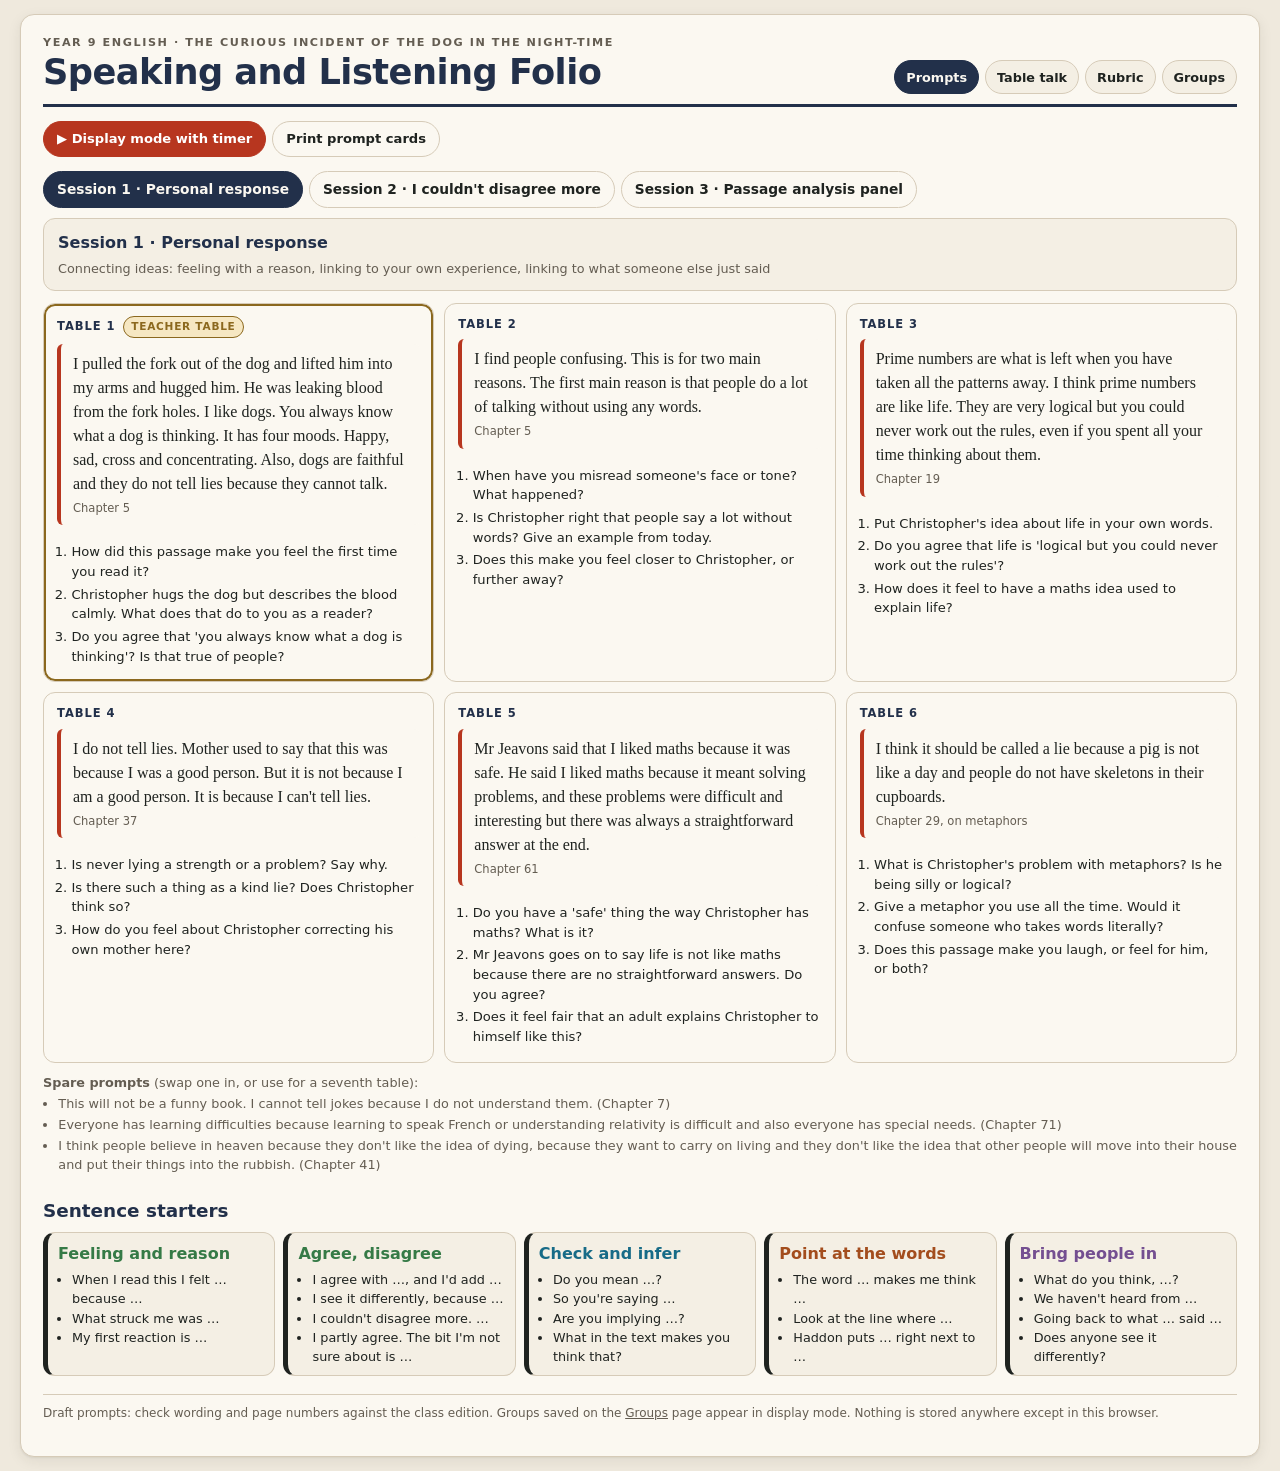
==== curious-incident/index.html @ 827a80a4 "Rebuild talk page as interactive click-through; cut self-explanation; extend continuum - wagoll.html" ====
<!doctype html>
<html lang="en">
<head>
<meta charset="utf-8">
<meta name="viewport" content="width=device-width,initial-scale=1">
<meta name="description" content="Prompts, timer and rotation display for the Year 9 Curious Incident speaking and listening folio.">
<title>Curious Incident · Speaking Folio</title>
<link rel="stylesheet" href="folio.css">
<style>
.steps{counter-reset:s;display:grid;gap:8px;grid-template-columns:repeat(5,1fr)}
.steps div{counter-increment:s;border:1px solid var(--line);border-radius:10px;background:var(--band);padding:9px 10px;font-size:.8rem;line-height:1.4}
.steps div::before{content:counter(s);display:inline-flex;width:22px;height:22px;border-radius:50%;background:var(--deep);color:var(--on-deep);
  font-weight:800;font-size:.75rem;align-items:center;justify-content:center;margin-bottom:4px}
@media (max-width:900px){.steps{grid-template-columns:repeat(2,1fr)}}
@media (max-width:520px){.steps{grid-template-columns:1fr}}

.sess-tabs{display:flex;flex-wrap:wrap;gap:6px;margin:14px 0 10px}
.sess-tabs button{font-size:.86rem}
.sess-head{display:grid;grid-template-columns:1fr;gap:12px;margin-bottom:12px}
@media (max-width:760px){.sess-head{grid-template-columns:1fr}}
.sess-head .card h3{color:var(--deep)}
.sess-head ol{margin:0;padding-left:1.2em;font-size:.86rem} .sess-head ol li{margin:3px 0}
.write{border-left:4px solid var(--listen)}
.pre{border-left:4px solid var(--gold);font-size:.84rem}

.stations{display:grid;grid-template-columns:repeat(3,1fr);gap:10px}
@media (max-width:900px){.stations{grid-template-columns:repeat(2,1fr)}}
@media (max-width:600px){.stations{grid-template-columns:1fr}}
.station{border:1px solid var(--line);border-radius:var(--radius);background:var(--paper);padding:12px 13px;display:flex;flex-direction:column;gap:6px}
.station.teacher{box-shadow:inset 0 0 0 2px var(--gold)}
.station .num{display:flex;align-items:center;gap:8px;font-size:.72rem;font-weight:800;letter-spacing:.08em;text-transform:uppercase;color:var(--deep)}
.station .talk{font-size:.82rem;margin:0;padding-left:1.1em} .station .talk li{margin:3px 0}
.spare{margin-top:10px;font-size:.8rem;color:var(--muted)} .spare li{margin:2px 0}

@page{size:A4 portrait;margin:12mm}
@media print{
  .sess-tabs,.tools,.spare,.sess-head{display:none!important}
  .stations{display:block}
  .station{break-inside:avoid;min-height:120mm;margin-bottom:8mm;border:1.5px solid #22304a;border-radius:0;padding:10mm}
  .station blockquote{font-size:15pt} .station .talk{font-size:12pt} .station .num{font-size:11pt}
}
.starters{display:grid;grid-template-columns:repeat(5,1fr);gap:8px}
@media (max-width:1000px){.starters{grid-template-columns:repeat(3,1fr)}}
@media (max-width:600px){.starters{grid-template-columns:1fr}}
.starters .card{border-left:5px solid;padding:9px 10px}
.starters .card ul{margin:4px 0 0;padding-left:1.1em;font-size:.8rem}
.st-listen{border-left-color:var(--listen)} .st-listen h3{color:var(--listen)}
.st-respond{border-left-color:var(--respond)} .st-respond h3{color:var(--respond)}
.st-text{border-left-color:var(--text)} .st-text h3{color:var(--text)}
.st-invite{border-left-color:var(--invite)} .st-invite h3{color:var(--invite)}

/* ---------- display mode (projector) ---------- */
#display{position:fixed;inset:0;background:var(--deep);color:var(--on-deep);z-index:50;display:none;flex-direction:column;padding:16px 20px;overflow:auto}
#display.on{display:flex}
#display .top{display:flex;flex-wrap:wrap;gap:10px 18px;align-items:center;margin-bottom:10px}
#display .top h2{color:var(--on-deep);margin:0;font-size:1.3rem}
#display .phase{font-size:1.05rem;font-weight:800;letter-spacing:.06em;text-transform:uppercase;padding:4px 12px;border-radius:999px;background:rgba(255,255,255,.14)}
#display .phase.write{background:var(--listen)}
#display .clock{font-variant-numeric:tabular-nums;font-size:clamp(2rem,6vw,3.4rem);font-weight:800;line-height:1;margin-left:auto}
#display .clock.low{color:#ffd27a}
#display .tools button{background:rgba(255,255,255,.1);color:var(--on-deep);border-color:rgba(255,255,255,.35)}
#display .tools button[aria-pressed="true"]{background:var(--on-deep);color:var(--deep)}
#display .dgrid{display:grid;grid-template-columns:repeat(3,1fr);gap:12px;flex:1}
@media (max-width:900px){#display .dgrid{grid-template-columns:repeat(2,1fr)}}
#display .dst{background:rgba(255,255,255,.08);border:1px solid rgba(255,255,255,.2);border-radius:12px;padding:12px 14px;display:flex;flex-direction:column;gap:6px}
#display .dst.teacher{border-color:var(--gold);box-shadow:inset 0 0 0 2px var(--gold)}
#display .dst .num{font-size:.75rem;font-weight:800;letter-spacing:.1em;text-transform:uppercase;opacity:.8;display:flex;gap:8px;align-items:center}
#display .dst .who{font-size:.85rem;font-weight:700;color:#ffd27a}
#display .dst blockquote{background:rgba(255,255,255,.06);border-left-color:#ffd27a;color:var(--on-deep);font-size:clamp(.9rem,1.5vw,1.15rem)}
#display .dst blockquote .src{color:rgba(255,255,255,.7)}
#display .dst .talk{font-size:clamp(.78rem,1.2vw,.95rem);padding-left:1.1em;margin:0;opacity:.95}
#display .writeq{background:var(--listen);color:#fff;border-radius:12px;padding:12px 16px;font-size:clamp(1rem,2vw,1.4rem);font-weight:700;display:none;margin-bottom:12px}
#display.phase-write .writeq{display:block}
#display .mins{display:inline-flex;align-items:center;gap:4px;font-size:.8rem}
#display .mins input{width:46px;font:inherit;padding:3px 5px;border-radius:6px;border:1px solid rgba(255,255,255,.4);background:transparent;color:inherit}
</style>
</head>
<body>
<div class="sheet">

<header class="mast">
  <div>
    <div class="kicker">Year 9 English · The Curious Incident of the Dog in the Night-Time</div>
    <h1>Speaking and Listening Folio</h1>
  </div>
  <nav class="site" aria-label="Folio pages">
    <a href="index.html" aria-current="page">Prompts</a>
    <a href="wagoll.html">Table talk</a>
    <a href="rubric.html">Rubric</a>
    <a href="groups.html">Groups</a>
  </nav>
</header>

<div class="tools" style="margin-top:4px">
  <button class="primary" id="openDisplay">▶ Display mode with timer</button>
  <button id="printCards">Print prompt cards</button>
</div>

<div class="sess-tabs" id="tabs" role="tablist"></div>
<section id="session"></section>

<h2 class="noprint">Sentence starters</h2>
<div class="starters noprint" id="starters"></div>

<p class="foot">Draft prompts: check wording and page numbers against the class edition. Groups saved on the <a href="groups.html">Groups</a> page appear in display mode. Nothing is stored anywhere except in this browser.</p>
</div>

<!-- ---------- display mode ---------- -->
<div id="display" aria-hidden="true">
  <div class="top">
    <h2 id="dTitle"></h2>
    <span class="phase" id="dPhase">Rotation 1 of 6 · Talk</span>
    <div class="clock" id="dClock">5:00</div>
  </div>
  <div class="tools">
    <button id="dStart" class="primary">Start</button>
    <button id="dPause">Pause</button>
    <button id="dSkip">Skip to next phase</button>
    <button id="dPrev">◀ Rotation</button>
    <button id="dNext">Rotation ▶</button>
    <span class="mins">Talk <input id="dTalk" type="number" min="1" max="15" value="5"> min</span>
    <span class="mins">Write <input id="dWrite" type="number" min="1" max="10" value="2"> min</span>
    <button id="dSound" aria-pressed="true">Sound</button>
    <span class="sp"></span>
    <button id="dClose">Close</button>
  </div>
  <div class="writeq" id="dWriteQ"></div>
  <div class="dgrid" id="dGrid"></div>
</div>

<script src="prompts.js"></script>
<script>
const $ = s => document.querySelector(s);
const esc = s => String(s).replace(/&/g,"&amp;").replace(/</g,"&lt;").replace(/>/g,"&gt;");
let cur = 0;

/* sentence starters */
document.getElementById("starters").innerHTML = FOLIO.starters.map(g=>`
  <div class="card st-${g.key}"><h3>${esc(g.name)}</h3><ul>${g.items.map(i=>`<li>${esc(i)}</li>`).join("")}</ul></div>`).join("");

/* session tabs */
const tabs = document.getElementById("tabs");
tabs.innerHTML = FOLIO.sessions.map((s,i)=>`<button role="tab" data-i="${i}" aria-pressed="${i===cur}">Session ${s.n} · ${esc(s.title)}</button>`).join("");
tabs.querySelectorAll("button").forEach(b=>b.onclick=()=>{cur=+b.dataset.i; renderSession();});

function stationCard(st){
  return `<div class="station${st.teacher?" teacher":""}">
    <div class="num">Table ${st.n} ${st.teacher?'<span class="tag tag-teacher">Teacher table</span>':""}</div>
    <blockquote>${esc(st.quote)}${st.source?`<span class="src">${esc(st.source)}</span>`:""}</blockquote>
    <ol class="talk">${st.talk.map(t=>`<li>${esc(t)}</li>`).join("")}</ol>
  </div>`;
}

function renderSession(){
  const s = FOLIO.sessions[cur];
  tabs.querySelectorAll("button").forEach(b=>b.setAttribute("aria-pressed", +b.dataset.i===cur));
  $("#session").innerHTML = `
    <div class="sess-head">
      <div class="card">
        <h3>Session ${s.n} · ${esc(s.title)}</h3>
        <p class="small muted" style="margin:0">${esc(s.skill)}</p>
        ${s.panelQuestions?`<ol style="margin-top:8px">${s.panelQuestions.map(q=>`<li>${esc(q)}</li>`).join("")}</ol>`:""}
      </div>
    </div>
    <div class="stations">${s.stations.map(stationCard).join("")}</div>
    ${s.spare&&s.spare.length?`<div class="spare"><b>Spare prompts</b> (swap one in, or use for a seventh table):<ul class="tight">${
      s.spare.map(p=>`<li>${esc(p.quote)}${p.source?` <span class="muted">(${esc(p.source)})</span>`:""}</li>`).join("")}</ul></div>`:""}`;
}
renderSession();

/* ---------- display mode ---------- */
const D = {rot:1, phase:"talk", left:0, timer:null, running:false, sound:true};
const disp = document.getElementById("display");
const groupsFor = n => { try{ const g = JSON.parse(localStorage.getItem("ci_groups")||"null"); return g && g.sessions && g.sessions[n-1] || null; }catch(e){ return null; } };

function whoAt(table){
  const s = FOLIO.sessions[cur];
  const g = groupsFor(s.n); if(!g) return "";
  const groups = g.groups.filter(x=>x.length);
  const plan = FOLIO.rotation(groups.length, FOLIO.tables);
  const row = plan[D.rot-1] || [];
  const idx = row.indexOf(table);
  if(idx<0) return "";
  return `<div class="who">Group ${idx+1}: ${esc(groups[idx].join(", "))}</div>`;
}
function renderDisplay(){
  const s = FOLIO.sessions[cur];
  $("#dTitle").textContent = `Session ${s.n} · ${s.title}`;
  $("#dPhase").textContent = `Rotation ${D.rot} of ${FOLIO.tables} · ${D.phase==="talk"?"Talk":"Write"}`;
  $("#dPhase").classList.toggle("write", D.phase==="write");
  disp.classList.toggle("phase-write", D.phase==="write");
  $("#dWriteQ").textContent = "Write";
  $("#dGrid").innerHTML = s.stations.map(st=>`<div class="dst${st.teacher?" teacher":""}">
      <div class="num">Table ${st.n} ${st.teacher?'<span class="tag tag-teacher">Teacher table</span>':""}</div>
      ${whoAt(st.n)}
      <blockquote>${esc(st.quote)}${st.source?`<span class="src">${esc(st.source)}</span>`:""}</blockquote>
      <ol class="talk">${st.talk.map(t=>`<li>${esc(t)}</li>`).join("")}</ol></div>`).join("");
  drawClock();
}
const mins = () => D.phase==="talk" ? +$("#dTalk").value||5 : +$("#dWrite").value||2;
function drawClock(){
  const m = Math.floor(D.left/60), s = D.left%60;
  $("#dClock").textContent = `${m}:${String(s).padStart(2,"0")}`;
  $("#dClock").classList.toggle("low", D.left<=30);
  $("#dStart").textContent = D.running ? "Running" : (D.left===mins()*60 ? "Start" : "Resume");
}
function beep(n=1){
  if(!D.sound) return;
  try{
    const ac = new (window.AudioContext||window.webkitAudioContext)();
    for(let i=0;i<n;i++){
      const o = ac.createOscillator(), g = ac.createGain();
      o.connect(g); g.connect(ac.destination); o.frequency.value = 880;
      const t = ac.currentTime + i*0.35;
      g.gain.setValueAtTime(0.0001,t); g.gain.exponentialRampToValueAtTime(0.4,t+0.02); g.gain.exponentialRampToValueAtTime(0.0001,t+0.3);
      o.start(t); o.stop(t+0.32);
    }
  }catch(e){}
}
function resetPhase(){ D.left = mins()*60; drawClock(); }
function tick(){
  if(D.left>0){ D.left--; drawClock(); if(D.left===0){ beep(D.phase==="talk"?1:2); nextPhase(); } }
}
function start(){ if(D.running) return; D.running=true; D.timer=setInterval(tick,1000); drawClock(); }
function pause(){ D.running=false; clearInterval(D.timer); drawClock(); }
function nextPhase(){
  pause();
  if(D.phase==="talk"){ D.phase="write"; }
  else { D.phase="talk"; if(D.rot<FOLIO.tables) D.rot++; else { renderDisplay(); return; } }
  resetPhase(); renderDisplay(); start();
}
$("#openDisplay").onclick = ()=>{ D.rot=1; D.phase="talk"; pause(); resetPhase(); renderDisplay(); disp.classList.add("on"); disp.setAttribute("aria-hidden","false"); document.documentElement.requestFullscreen && document.documentElement.requestFullscreen().catch(()=>{}); };
$("#dClose").onclick = ()=>{ pause(); disp.classList.remove("on"); disp.setAttribute("aria-hidden","true"); document.fullscreenElement && document.exitFullscreen().catch(()=>{}); };
$("#dStart").onclick = start;
$("#dPause").onclick = pause;
$("#dSkip").onclick = ()=>{ nextPhase(); };
$("#dNext").onclick = ()=>{ pause(); if(D.rot<FOLIO.tables) D.rot++; D.phase="talk"; resetPhase(); renderDisplay(); };
$("#dPrev").onclick = ()=>{ pause(); if(D.rot>1) D.rot--; D.phase="talk"; resetPhase(); renderDisplay(); };
$("#dTalk").onchange = $("#dWrite").onchange = ()=>{ if(!D.running) resetPhase(); };
$("#printCards").onclick = ()=>window.print();
$("#dSound").onclick = e=>{ D.sound=!D.sound; e.currentTarget.setAttribute("aria-pressed",String(D.sound)); };
document.addEventListener("keydown", e=>{ if(!disp.classList.contains("on")) return; if(e.key==="Escape") $("#dClose").click(); if(e.key===" "){ e.preventDefault(); D.running?pause():start(); } });
</script>
</body>
</html>
---- curious-incident/folio.css ----
/* Shared look for the Curious Incident speaking folio pages.
   Colour is a taxonomy: each of the four discussion moves owns one colour,
   used identically on the WAGOLL wall, the sentence starters and the rubric. */
:root{
  --paper:#fbf8f1; --bg:#efe9dd; --ink:#1f2320; --muted:#645d52; --line:#d6cbb8;
  --deep:#22304a; --on-deep:#fbf8f1; --band:#f4efe4; --accent:#b7361f; --accent-soft:#f6ddd6;
  --gold:#8b681e; --gold-soft:#f6e7c2;
  --shadow:0 1px 2px rgba(40,33,20,.06),0 4px 14px rgba(40,33,20,.08);
  --listen:#176b87; --listen-soft:#d8edf4;
  --respond:#357a46; --respond-soft:#dff0df;
  --text:#a34d1d; --text-soft:#f7e3d4;
  --invite:#744f91; --invite-soft:#eadff2;
  --voice:#53666b; --voice-soft:#e2eaeb;
  --radius:12px;
}
@media (prefers-color-scheme:dark){
  :root:not([data-theme="light"]){
    --paper:#1b1e1c; --bg:#111312; --ink:#eae5db; --muted:#a49a8b; --line:#3a4038;
    --deep:#cfd9e8; --on-deep:#111312; --band:#232725; --accent:#e8705a; --accent-soft:#3a1f19;
    --gold:#e0b64c; --gold-soft:#3a2f10;
    --shadow:0 1px 2px rgba(0,0,0,.5);
    --listen:#6fc0da; --listen-soft:#12303a;
    --respond:#74c288; --respond-soft:#15301d;
    --text:#e89a63; --text-soft:#3a2417;
    --invite:#bda0d8; --invite-soft:#2b1f3a;
    --voice:#a3b6bb; --voice-soft:#232c2e;
  }
}
:root[data-theme="dark"]{
  --paper:#1b1e1c; --bg:#111312; --ink:#eae5db; --muted:#a49a8b; --line:#3a4038;
  --deep:#cfd9e8; --on-deep:#111312; --band:#232725; --accent:#e8705a; --accent-soft:#3a1f19;
  --gold:#e0b64c; --gold-soft:#3a2f10;
  --shadow:0 1px 2px rgba(0,0,0,.5);
  --listen:#6fc0da; --listen-soft:#12303a;
  --respond:#74c288; --respond-soft:#15301d;
  --text:#e89a63; --text-soft:#3a2417;
  --invite:#bda0d8; --invite-soft:#2b1f3a;
  --voice:#a3b6bb; --voice-soft:#232c2e;
}

*{box-sizing:border-box;margin:0}
html{-webkit-text-size-adjust:100%}
body{background:var(--bg);color:var(--ink);line-height:1.5;
     font-family:system-ui,-apple-system,"Segoe UI",Roboto,Arial,sans-serif}
.sheet{max-width:1240px;margin:14px auto;background:var(--paper);border:1px solid var(--line);
       border-radius:14px;box-shadow:var(--shadow);padding:20px 22px 26px}
@media (max-width:620px){.sheet{margin:0;border:0;border-radius:0;padding:14px}}

/* masthead + nav */
.mast{border-bottom:3px solid var(--deep);padding-bottom:10px;margin-bottom:14px;
      display:flex;flex-wrap:wrap;gap:8px 18px;align-items:flex-end;justify-content:space-between}
.kicker{text-transform:uppercase;letter-spacing:.14em;font-size:.7rem;font-weight:800;color:var(--muted)}
.mast h1{font-size:clamp(1.4rem,3vw,2.2rem);line-height:1.05;color:var(--deep);margin:.15rem 0 .2rem;letter-spacing:-.015em}
.mast .read{font-size:.84rem;color:var(--muted);max-width:60ch}
.mast .read b{color:var(--ink)}
nav.site{display:flex;flex-wrap:wrap;gap:6px}
nav.site a{font-size:.8rem;font-weight:700;padding:6px 11px;border-radius:999px;border:1px solid var(--line);
           color:var(--ink);text-decoration:none;background:var(--band);min-height:34px;display:inline-flex;align-items:center}
nav.site a[aria-current="page"]{background:var(--deep);color:var(--on-deep);border-color:var(--deep)}
nav.site a:hover{border-color:var(--deep)}

h2{font-size:1.15rem;color:var(--deep);margin:22px 0 8px}
h3{font-size:1rem;margin:0 0 4px}
p{margin:0 0 .5rem}
.muted{color:var(--muted)}
.small{font-size:.8rem}

/* buttons */
button,.btn{font:inherit;font-size:.82rem;font-weight:600;padding:7px 13px;border-radius:999px;
            border:1px solid var(--line);background:var(--paper);color:var(--ink);cursor:pointer;
            display:inline-flex;align-items:center;gap:6px;min-height:36px;text-decoration:none}
button:hover,.btn:hover{border-color:var(--deep)}
button[aria-pressed="true"]{background:var(--deep);color:var(--on-deep);border-color:var(--deep)}
button.primary,.btn.primary{background:var(--accent);color:#fff;border-color:var(--accent)}
button:disabled{opacity:.45;cursor:default}
.tools{display:flex;flex-wrap:wrap;gap:6px;align-items:center;margin:8px 0 12px}
.tools .sp{flex:1}

/* the four discussion moves */
.m{font-weight:600;text-decoration-line:underline;text-underline-offset:2.5px;text-decoration-thickness:1.3px}
.m-listen{color:var(--listen);text-decoration-color:var(--listen);text-decoration-style:solid}
.m-respond{color:var(--respond);text-decoration-color:var(--respond);text-decoration-style:dashed}
.m-text{color:var(--text);text-decoration-color:var(--text);text-decoration-style:dotted}
.m-invite{color:var(--invite);text-decoration-color:var(--invite);text-decoration-style:double}
.m-voice{color:var(--voice);font-style:italic;font-weight:500;text-decoration:none}
.tag{display:inline-block;font-size:.66rem;font-weight:800;letter-spacing:.07em;text-transform:uppercase;
     padding:2px 7px;border-radius:999px;border:1px solid}
.tag-listen{color:var(--listen);border-color:var(--listen);background:var(--listen-soft)}
.tag-respond{color:var(--respond);border-color:var(--respond);background:var(--respond-soft)}
.tag-text{color:var(--text);border-color:var(--text);background:var(--text-soft)}
.tag-invite{color:var(--invite);border-color:var(--invite);background:var(--invite-soft)}
.tag-voice{color:var(--voice);border-color:var(--voice);background:var(--voice-soft)}
.tag-teacher{color:var(--gold);border-color:var(--gold);background:var(--gold-soft)}

/* cards */
.card{border:1px solid var(--line);border-radius:var(--radius);background:var(--band);padding:12px 14px}
.grid{display:grid;gap:10px}
.g3{grid-template-columns:repeat(3,1fr)} .g2{grid-template-columns:repeat(2,1fr)}
@media (max-width:900px){.g3{grid-template-columns:repeat(2,1fr)}}
@media (max-width:600px){.g3,.g2{grid-template-columns:1fr}}
blockquote{margin:0 0 8px;padding:8px 12px;border-left:4px solid var(--accent);background:var(--paper);
           border-radius:6px;font-family:Georgia,"Times New Roman",serif;font-size:1rem;line-height:1.5}
blockquote .src{display:block;font-family:system-ui,sans-serif;font-size:.72rem;color:var(--muted);margin-top:4px}
ul.tight{margin:0;padding-left:1.2em} ul.tight li{margin:2px 0}

.foot{margin-top:18px;padding-top:9px;border-top:1px solid var(--line);font-size:.75rem;color:var(--muted);line-height:1.5}
.foot a{color:inherit}

@media print{
  body{background:#fff}
  .sheet{max-width:none;margin:0;padding:0;border:0;box-shadow:none;background:#fff}
  nav.site,.noprint,.tools{display:none!important}
  *{-webkit-print-color-adjust:exact;print-color-adjust:exact}
}
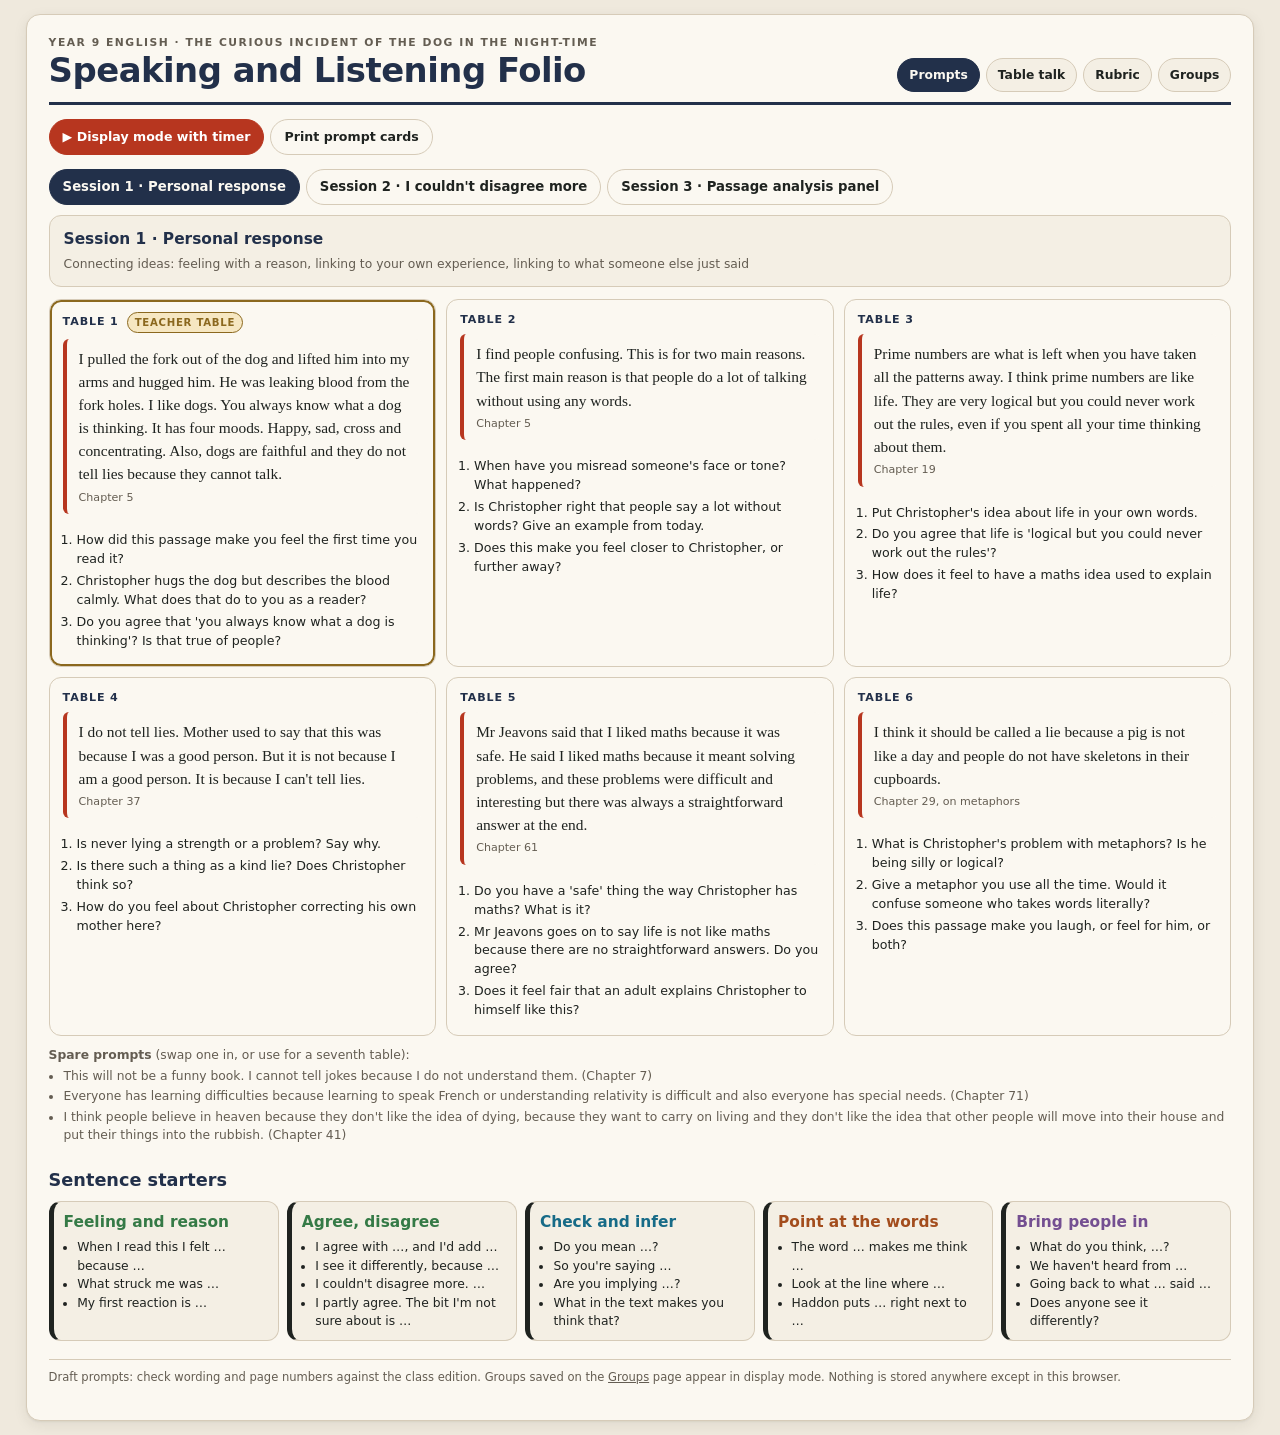
==== commit 9347acaa: "Table talk: rubric strips slide between levels; scale for TV; plainer talk Each rubric row now shows" ====
--- a/curious-incident/index.html
+++ b/curious-incident/index.html
@@ -5,8 +5,10 @@
 <meta name="viewport" content="width=device-width,initial-scale=1">
 <meta name="description" content="Prompts, timer and rotation display for the Year 9 Curious Incident speaking and listening folio.">
 <title>Curious Incident · Speaking Folio</title>
-<link rel="stylesheet" href="folio.css">
+<link rel="stylesheet" href="folio.css?v=3">
 <style>
+html{font-size:clamp(15px, .5vw + 9px, 24px)}
+.sheet{max-width:min(96vw,1900px)}
 .steps{counter-reset:s;display:grid;gap:8px;grid-template-columns:repeat(5,1fr)}
 .steps div{counter-increment:s;border:1px solid var(--line);border-radius:10px;background:var(--band);padding:9px 10px;font-size:.8rem;line-height:1.4}
 .steps div::before{content:counter(s);display:inline-flex;width:22px;height:22px;border-radius:50%;background:var(--deep);color:var(--on-deep);
@@ -128,7 +130,7 @@
   <div class="dgrid" id="dGrid"></div>
 </div>
 
-<script src="prompts.js"></script>
+<script src="prompts.js?v=3"></script>
 <script>
 const $ = s => document.querySelector(s);
 const esc = s => String(s).replace(/&/g,"&amp;").replace(/</g,"&lt;").replace(/>/g,"&gt;");
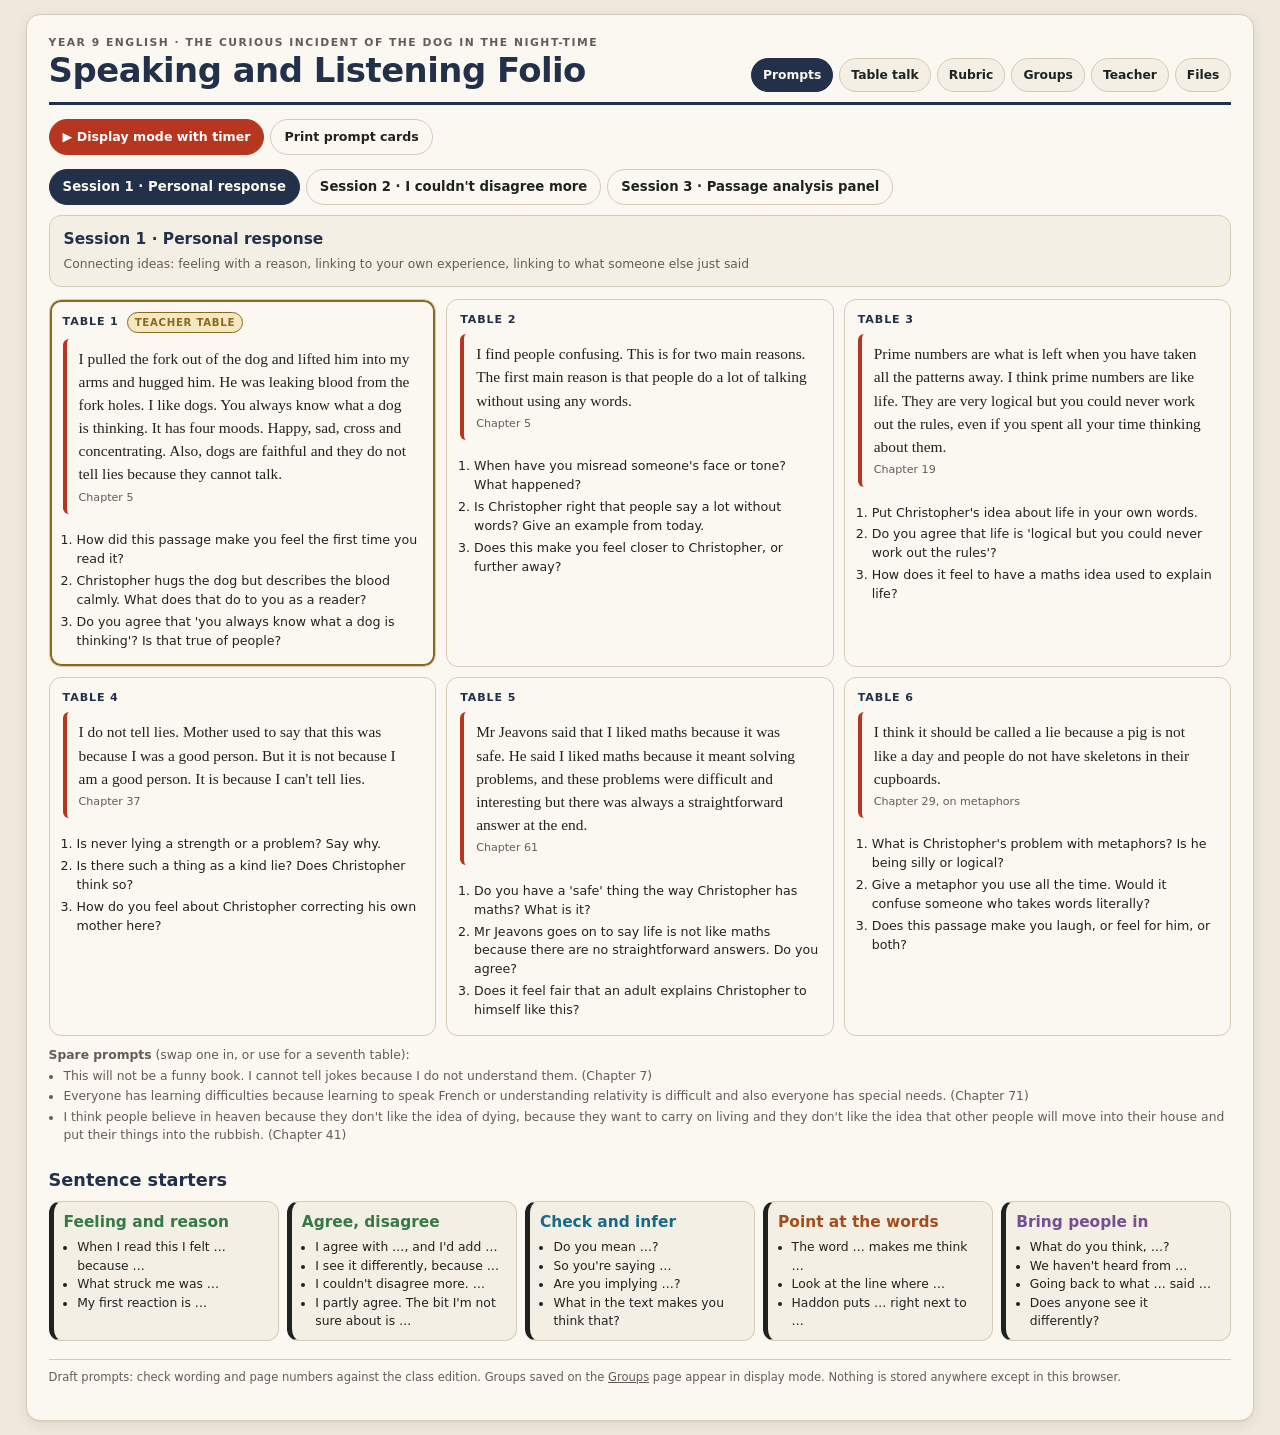
==== commit 018944ad: "Teacher notes, files page, deep links, Kew-style builders - teacher.html: how a session runs, the bo" ====
--- a/curious-incident/index.html
+++ b/curious-incident/index.html
@@ -90,6 +90,8 @@
     <a href="wagoll.html">Table talk</a>
     <a href="rubric.html">Rubric</a>
     <a href="groups.html">Groups</a>
+    <a href="teacher.html">Teacher</a>
+    <a href="resources.html">Files</a>
   </nav>
 </header>
 
@@ -134,7 +136,7 @@
 <script>
 const $ = s => document.querySelector(s);
 const esc = s => String(s).replace(/&/g,"&amp;").replace(/</g,"&lt;").replace(/>/g,"&gt;");
-let cur = 0;
+let cur = (()=>{ const m=(location.hash||"").match(/session-(\d)/); return m? Math.min(FOLIO.sessions.length,Math.max(1,+m[1]))-1 : 0; })();
 
 /* sentence starters */
 document.getElementById("starters").innerHTML = FOLIO.starters.map(g=>`
@@ -143,7 +145,9 @@
 /* session tabs */
 const tabs = document.getElementById("tabs");
 tabs.innerHTML = FOLIO.sessions.map((s,i)=>`<button role="tab" data-i="${i}" aria-pressed="${i===cur}">Session ${s.n} · ${esc(s.title)}</button>`).join("");
-tabs.querySelectorAll("button").forEach(b=>b.onclick=()=>{cur=+b.dataset.i; renderSession();});
+tabs.querySelectorAll("button").forEach(b=>b.onclick=()=>{cur=+b.dataset.i; history.replaceState(null,"","#session-"+(cur+1)); renderSession();});
+const fromHash=()=>{ const m=(location.hash||"").match(/session-(\d)/); if(m){ const i=Math.min(FOLIO.sessions.length,Math.max(1,+m[1]))-1; if(i!==cur){ cur=i; renderSession(); } } };
+window.addEventListener("hashchange",fromHash);
 
 function stationCard(st){
   return `<div class="station${st.teacher?" teacher":""}">
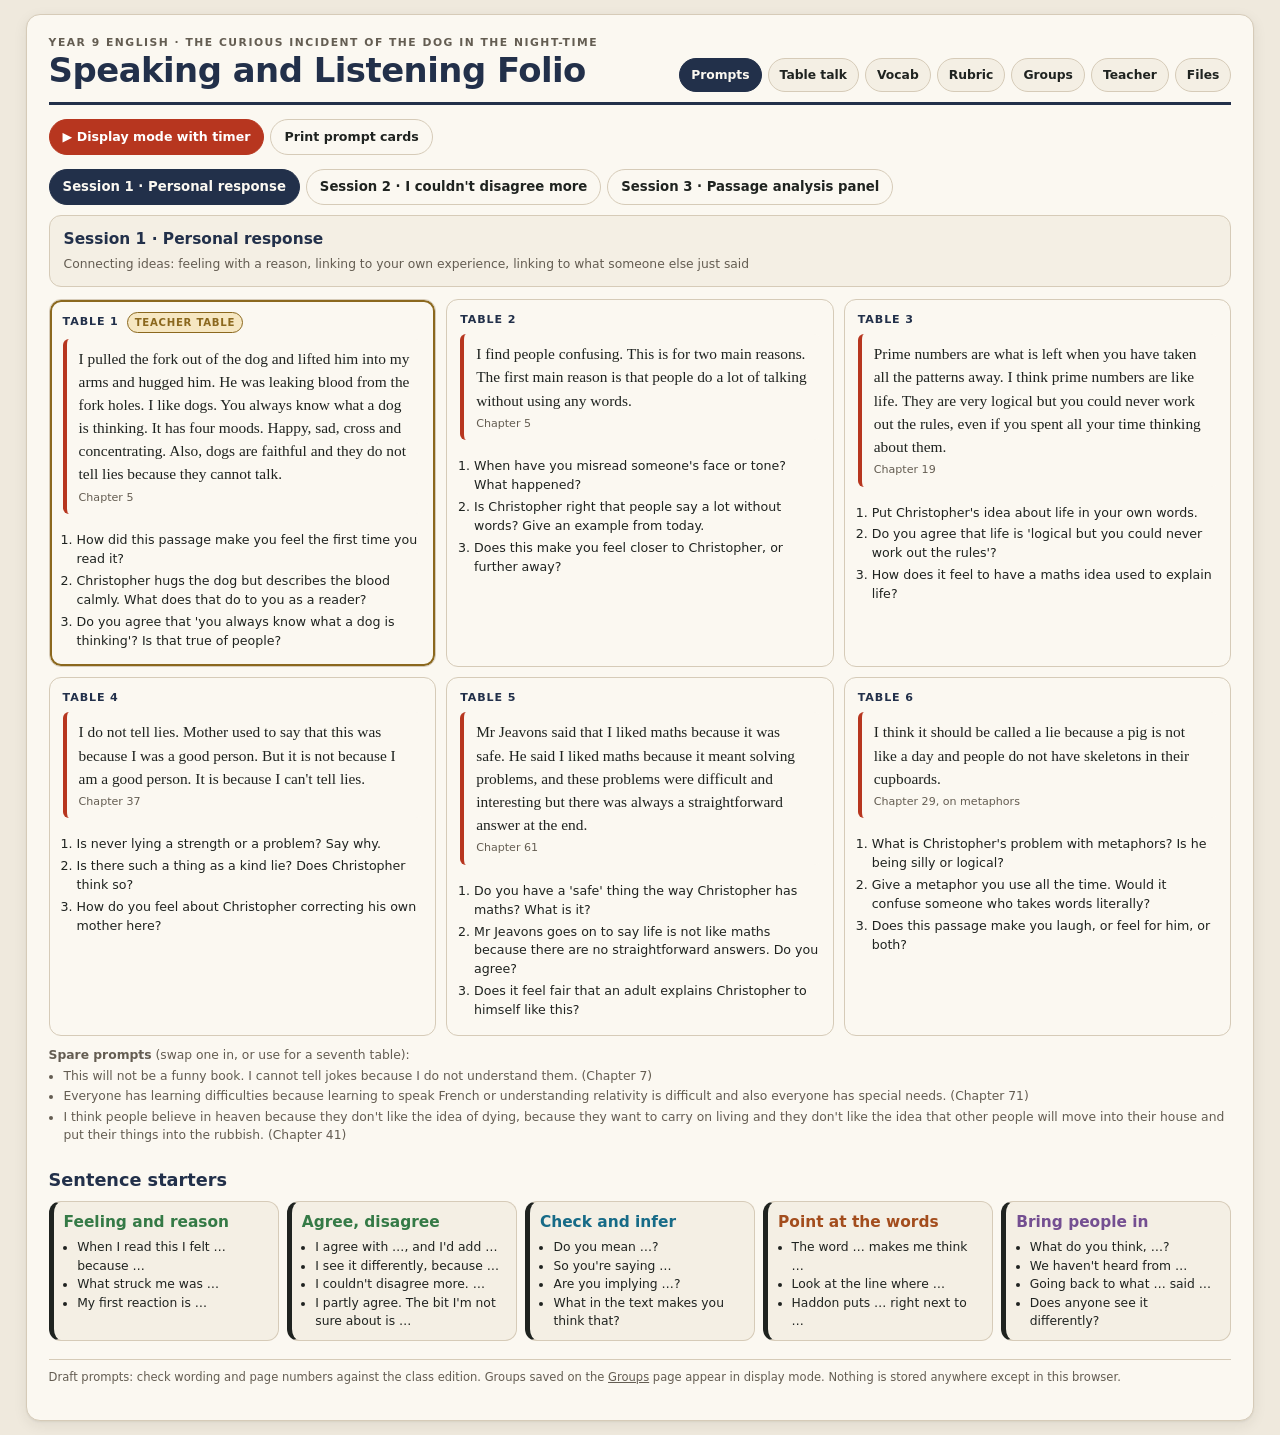
==== commit 222ab0f0: "Vocab trainer for the ten speaking words; nav and hub links Co-Authored-By: Claude Fable 5.1 <norepl" ====
--- a/curious-incident/index.html
+++ b/curious-incident/index.html
@@ -88,6 +88,7 @@
   <nav class="site" aria-label="Folio pages">
     <a href="index.html" aria-current="page">Prompts</a>
     <a href="wagoll.html">Table talk</a>
+    <a href="vocab.html">Vocab</a>
     <a href="rubric.html">Rubric</a>
     <a href="groups.html">Groups</a>
     <a href="teacher.html">Teacher</a>
@@ -122,7 +123,7 @@
     <button id="dSkip">Skip to next phase</button>
     <button id="dPrev">◀ Rotation</button>
     <button id="dNext">Rotation ▶</button>
-    <span class="mins">Talk <input id="dTalk" type="number" min="1" max="15" value="5"> min</span>
+    <span class="mins">Talk <input id="dTalk" type="number" min="1" max="15" value="4"> min</span>
     <span class="mins">Write <input id="dWrite" type="number" min="1" max="10" value="2"> min</span>
     <button id="dSound" aria-pressed="true">Sound</button>
     <span class="sp"></span>
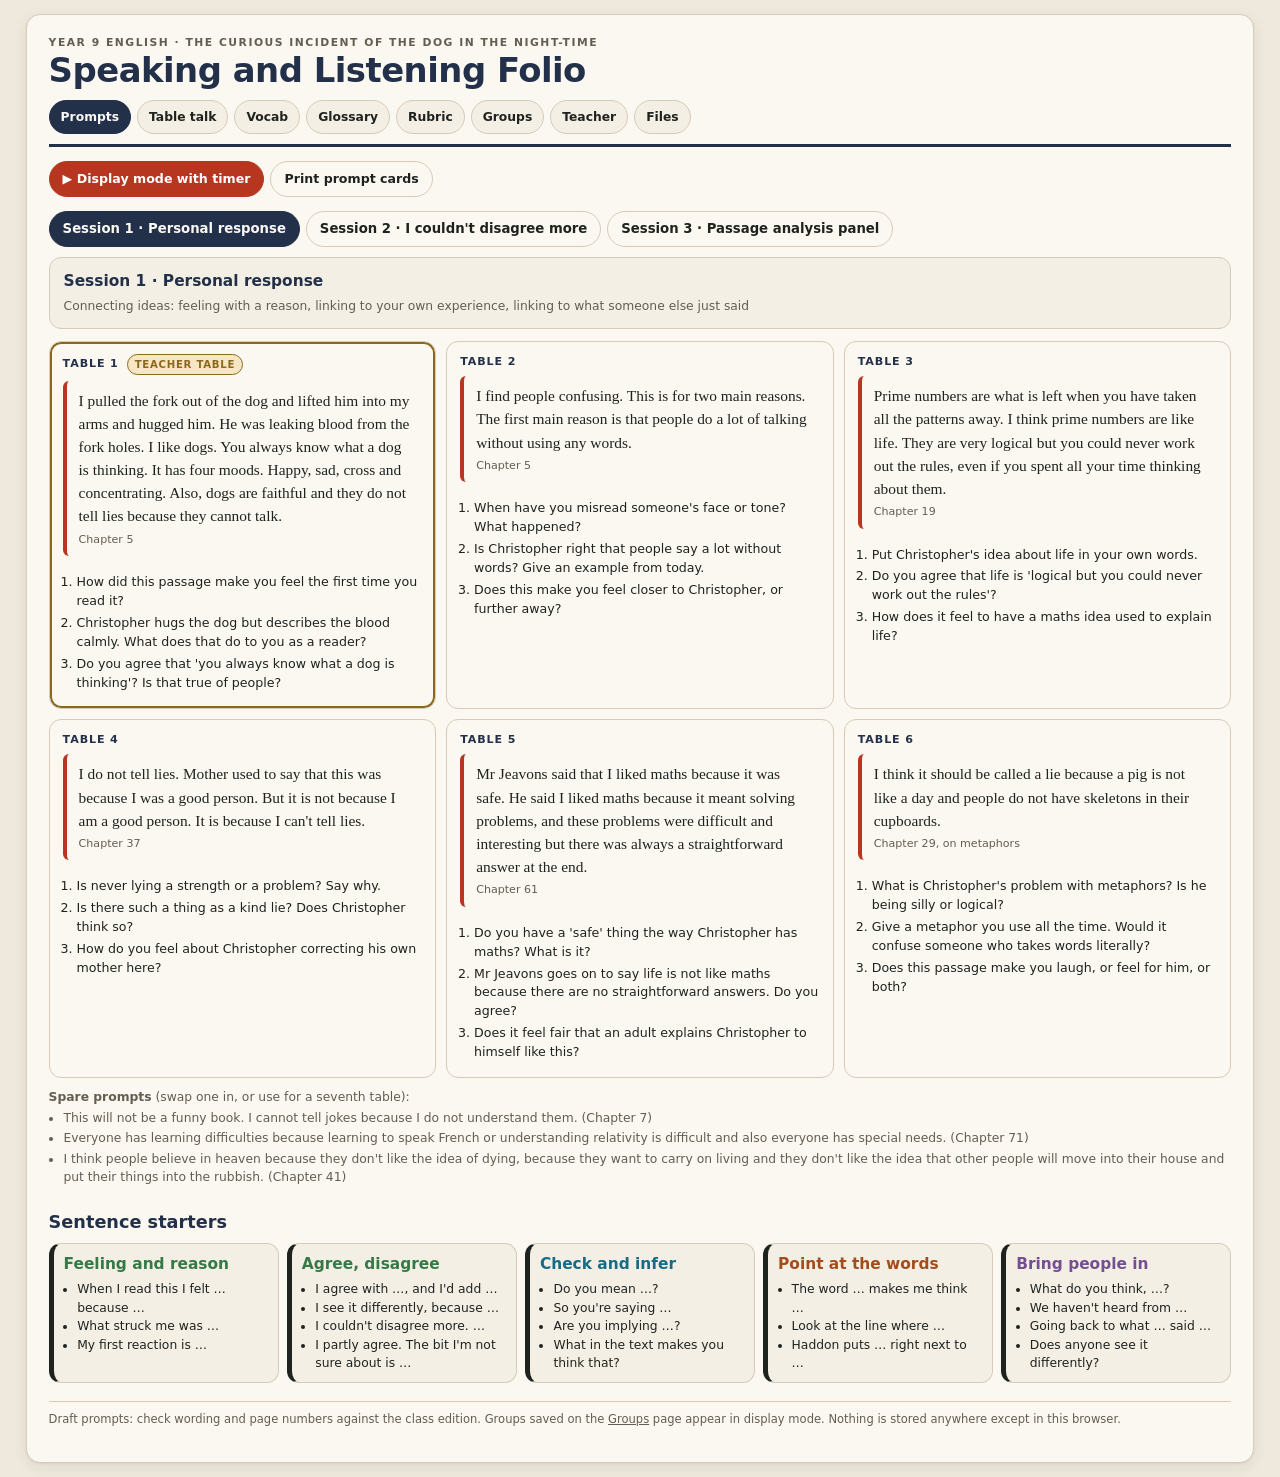
==== commit 72f3530c: "My glossary: the novel chapter by chapter, eight words a block, with notes, word challenge and gap f" ====
--- a/curious-incident/index.html
+++ b/curious-incident/index.html
@@ -89,6 +89,7 @@
     <a href="index.html" aria-current="page">Prompts</a>
     <a href="wagoll.html">Table talk</a>
     <a href="vocab.html">Vocab</a>
+    <a href="glossary.html">Glossary</a>
     <a href="rubric.html">Rubric</a>
     <a href="groups.html">Groups</a>
     <a href="teacher.html">Teacher</a>
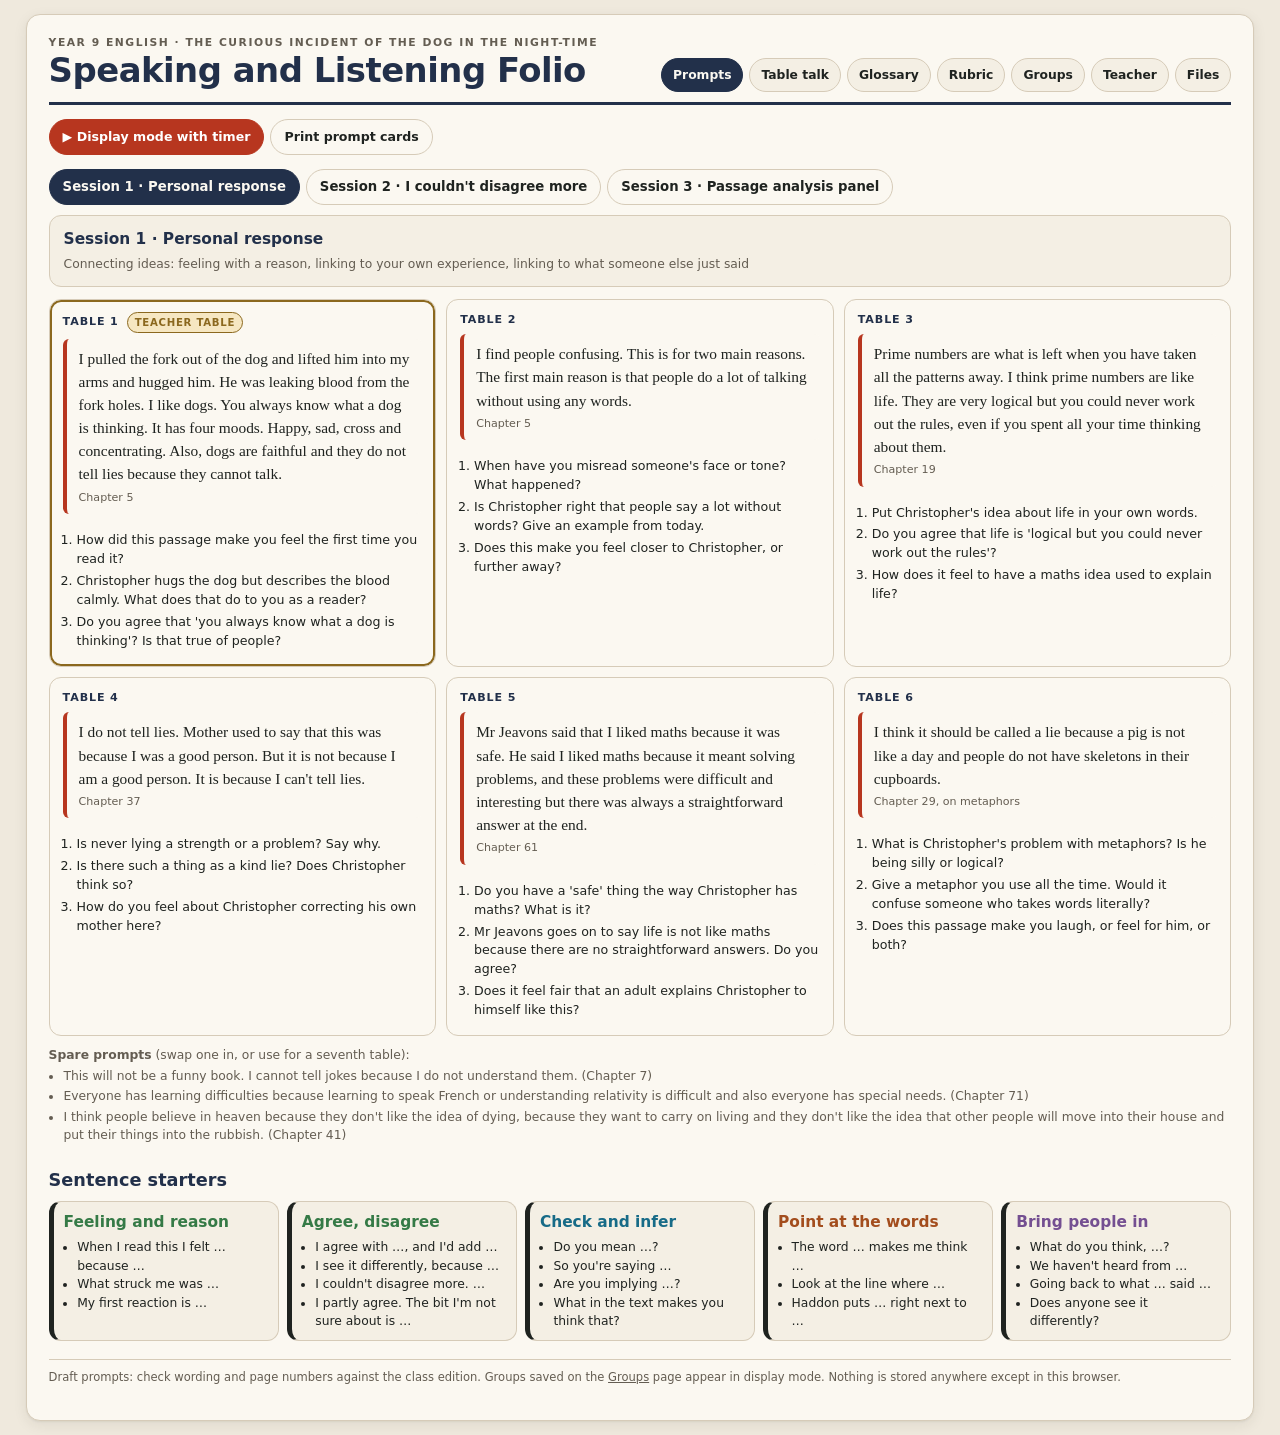
==== commit f8b9d970: "My glossary: core vocab block, build-the-word step, vocab page folded in Co-Authored-By: Claude Fabl" ====
--- a/curious-incident/index.html
+++ b/curious-incident/index.html
@@ -88,7 +88,6 @@
   <nav class="site" aria-label="Folio pages">
     <a href="index.html" aria-current="page">Prompts</a>
     <a href="wagoll.html">Table talk</a>
-    <a href="vocab.html">Vocab</a>
     <a href="glossary.html">Glossary</a>
     <a href="rubric.html">Rubric</a>
     <a href="groups.html">Groups</a>
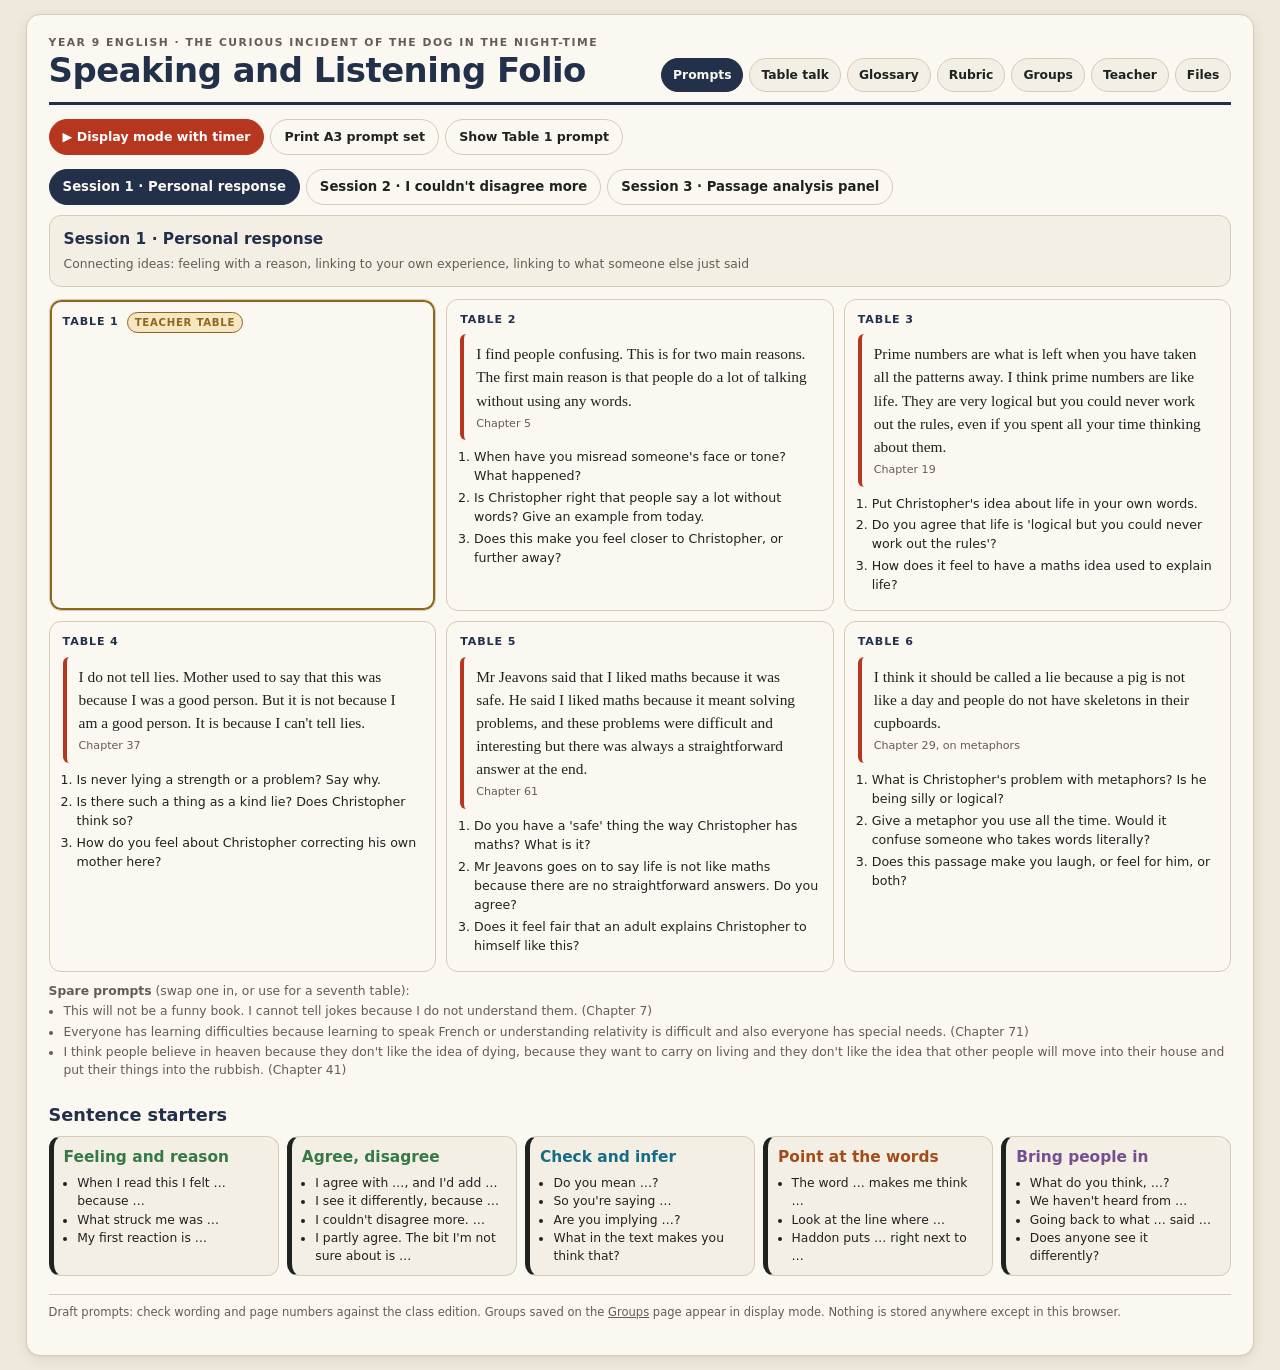
==== commit 3891d834: "Table 1 prompt hidden unless the teacher shows it; A3 print set; Table 1 prompts in teacher notes; g" ====
--- a/curious-incident/index.html
+++ b/curious-incident/index.html
@@ -34,12 +34,18 @@
 .station .talk{font-size:.82rem;margin:0;padding-left:1.1em} .station .talk li{margin:3px 0}
 .spare{margin-top:10px;font-size:.8rem;color:var(--muted)} .spare li{margin:2px 0}
 
-@page{size:A4 portrait;margin:12mm}
+.station.t1hidden .body{display:none}
+@page{size:A3 portrait;margin:18mm}
 @media print{
-  .sess-tabs,.tools,.spare,.sess-head{display:none!important}
+  .sess-tabs,.tools,.spare,.sess-head,.mast nav,.starters,h2.noprint,.foot{display:none!important}
   .stations{display:block}
-  .station{break-inside:avoid;min-height:120mm;margin-bottom:8mm;border:1.5px solid #22304a;border-radius:0;padding:10mm}
-  .station blockquote{font-size:15pt} .station .talk{font-size:12pt} .station .num{font-size:11pt}
+  .station{break-after:page;break-inside:avoid;min-height:240mm;margin:0;border:2px solid #22304a;border-radius:0;padding:16mm;box-shadow:none}
+  .station:last-child{break-after:auto}
+  .station.t1hidden .body{display:block}
+  .station .num{font-size:20pt;margin-bottom:10mm}
+  .station blockquote{font-size:30pt;line-height:1.35;margin:0 0 12mm}
+  .station blockquote .src{font-size:16pt}
+  .station .talk{font-size:22pt;line-height:1.4}
 }
 .starters{display:grid;grid-template-columns:repeat(5,1fr);gap:8px}
 @media (max-width:1000px){.starters{grid-template-columns:repeat(3,1fr)}}
@@ -98,7 +104,8 @@
 
 <div class="tools" style="margin-top:4px">
   <button class="primary" id="openDisplay">▶ Display mode with timer</button>
-  <button id="printCards">Print prompt cards</button>
+  <button id="printCards">Print A3 prompt set</button>
+  <button id="showT1" aria-pressed="false">Show Table 1 prompt</button>
 </div>
 
 <div class="sess-tabs" id="tabs" role="tablist"></div>
@@ -150,11 +157,14 @@
 const fromHash=()=>{ const m=(location.hash||"").match(/session-(\d)/); if(m){ const i=Math.min(FOLIO.sessions.length,Math.max(1,+m[1]))-1; if(i!==cur){ cur=i; renderSession(); } } };
 window.addEventListener("hashchange",fromHash);
 
+/* the Table 1 prompt is the teacher's: off the screen unless the teacher turns it on. Print always has it. */
+let showT1 = false; try{ showT1 = localStorage.getItem("ci_t1")==="1"; }catch(e){}
 function stationCard(st){
-  return `<div class="station${st.teacher?" teacher":""}">
+  const hide = st.teacher && !showT1;
+  return `<div class="station${st.teacher?" teacher":""}${hide?" t1hidden":""}">
     <div class="num">Table ${st.n} ${st.teacher?'<span class="tag tag-teacher">Teacher table</span>':""}</div>
-    <blockquote>${esc(st.quote)}${st.source?`<span class="src">${esc(st.source)}</span>`:""}</blockquote>
-    <ol class="talk">${st.talk.map(t=>`<li>${esc(t)}</li>`).join("")}</ol>
+    <div class="body"><blockquote>${esc(st.quote)}${st.source?`<span class="src">${esc(st.source)}</span>`:""}</blockquote>
+    <ol class="talk">${st.talk.map(t=>`<li>${esc(t)}</li>`).join("")}</ol></div>
   </div>`;
 }
 
@@ -200,8 +210,8 @@
   $("#dGrid").innerHTML = s.stations.map(st=>`<div class="dst${st.teacher?" teacher":""}">
       <div class="num">Table ${st.n} ${st.teacher?'<span class="tag tag-teacher">Teacher table</span>':""}</div>
       ${whoAt(st.n)}
-      <blockquote>${esc(st.quote)}${st.source?`<span class="src">${esc(st.source)}</span>`:""}</blockquote>
-      <ol class="talk">${st.talk.map(t=>`<li>${esc(t)}</li>`).join("")}</ol></div>`).join("");
+      ${st.teacher && !showT1 ? "" : `<blockquote>${esc(st.quote)}${st.source?`<span class="src">${esc(st.source)}</span>`:""}</blockquote>
+      <ol class="talk">${st.talk.map(t=>`<li>${esc(t)}</li>`).join("")}</ol>`}</div>`).join("");
   drawClock();
 }
 const mins = () => D.phase==="talk" ? +$("#dTalk").value||5 : +$("#dWrite").value||2;
@@ -245,6 +255,10 @@
 $("#dPrev").onclick = ()=>{ pause(); if(D.rot>1) D.rot--; D.phase="talk"; resetPhase(); renderDisplay(); };
 $("#dTalk").onchange = $("#dWrite").onchange = ()=>{ if(!D.running) resetPhase(); };
 $("#printCards").onclick = ()=>window.print();
+const t1btn = $("#showT1");
+const paintT1 = ()=>{ t1btn.setAttribute("aria-pressed", showT1); t1btn.textContent = showT1 ? "Hide Table 1 prompt" : "Show Table 1 prompt"; };
+t1btn.onclick = ()=>{ showT1 = !showT1; try{ localStorage.setItem("ci_t1", showT1?"1":"0"); }catch(e){} paintT1(); renderSession(); if(disp.classList.contains("on")) renderDisplay(); };
+paintT1();
 $("#dSound").onclick = e=>{ D.sound=!D.sound; e.currentTarget.setAttribute("aria-pressed",String(D.sound)); };
 document.addEventListener("keydown", e=>{ if(!disp.classList.contains("on")) return; if(e.key==="Escape") $("#dClose").click(); if(e.key===" "){ e.preventDefault(); D.running?pause():start(); } });
 </script>
